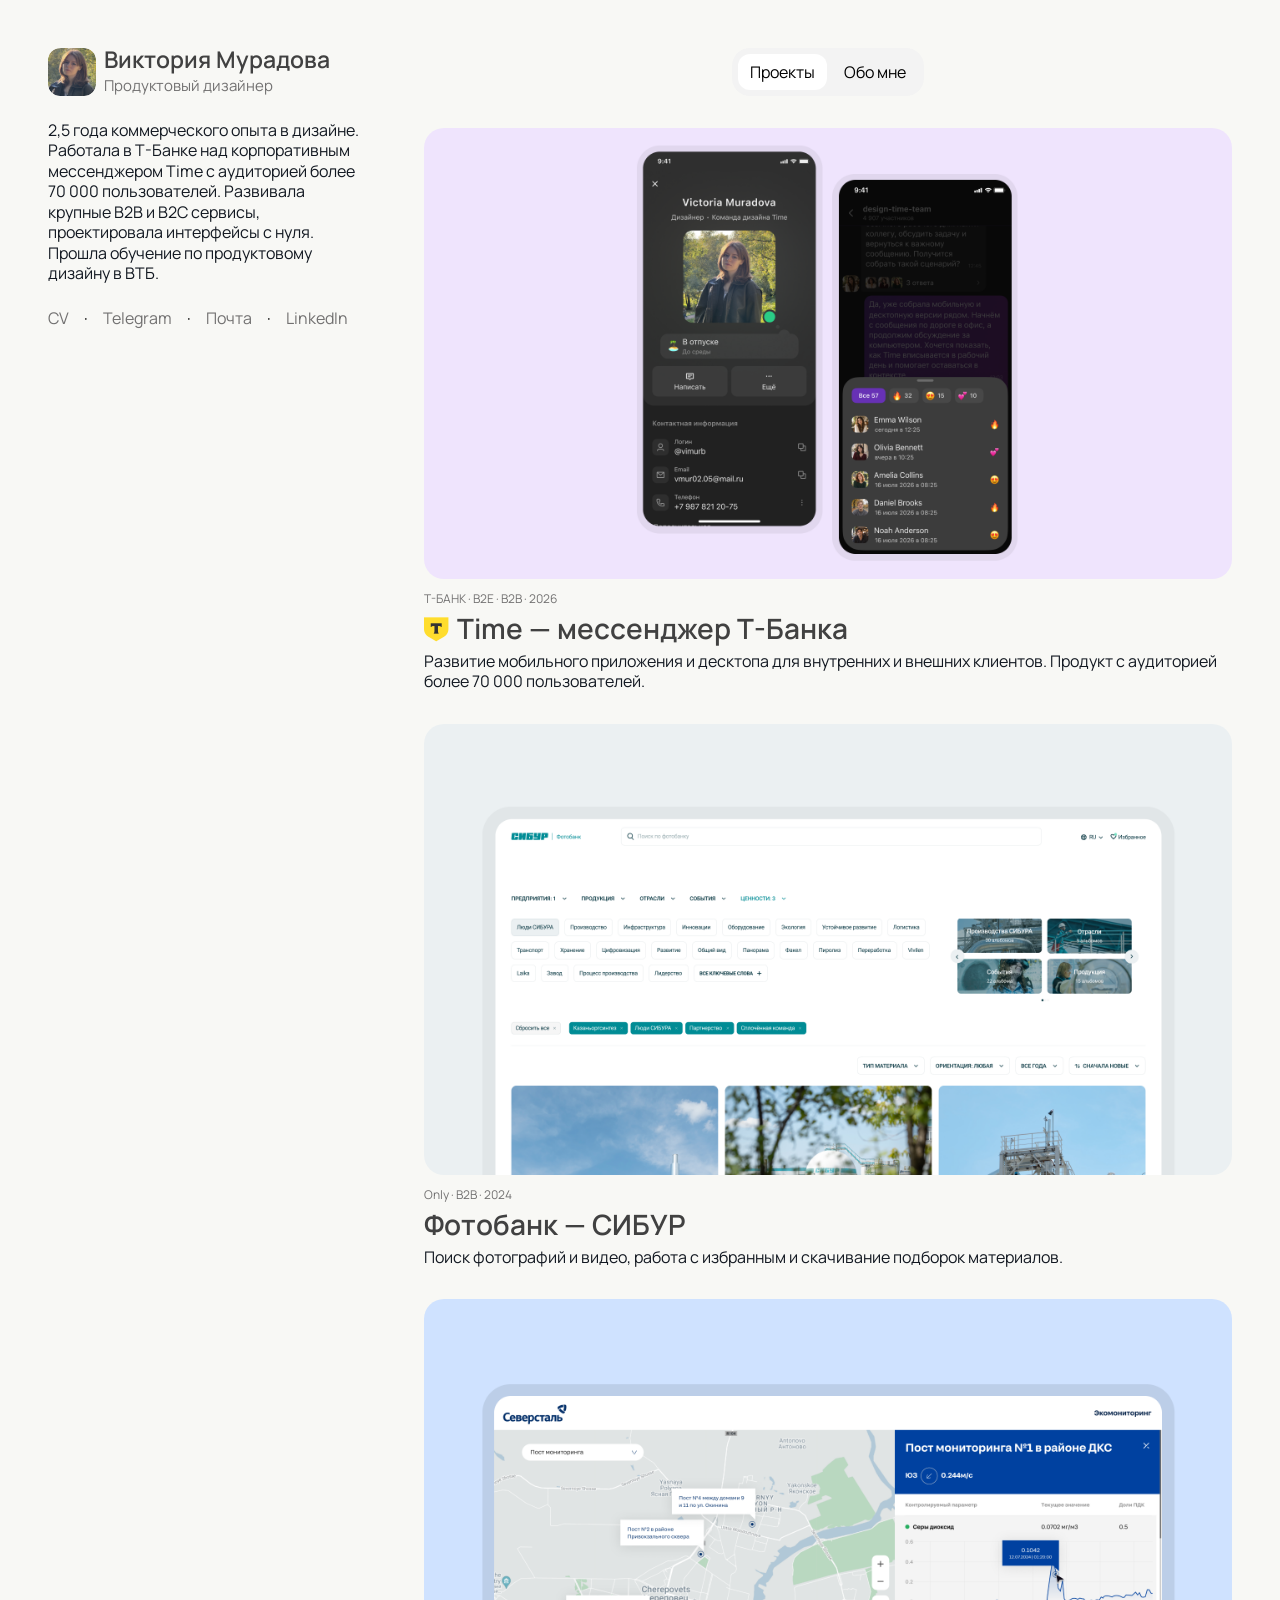
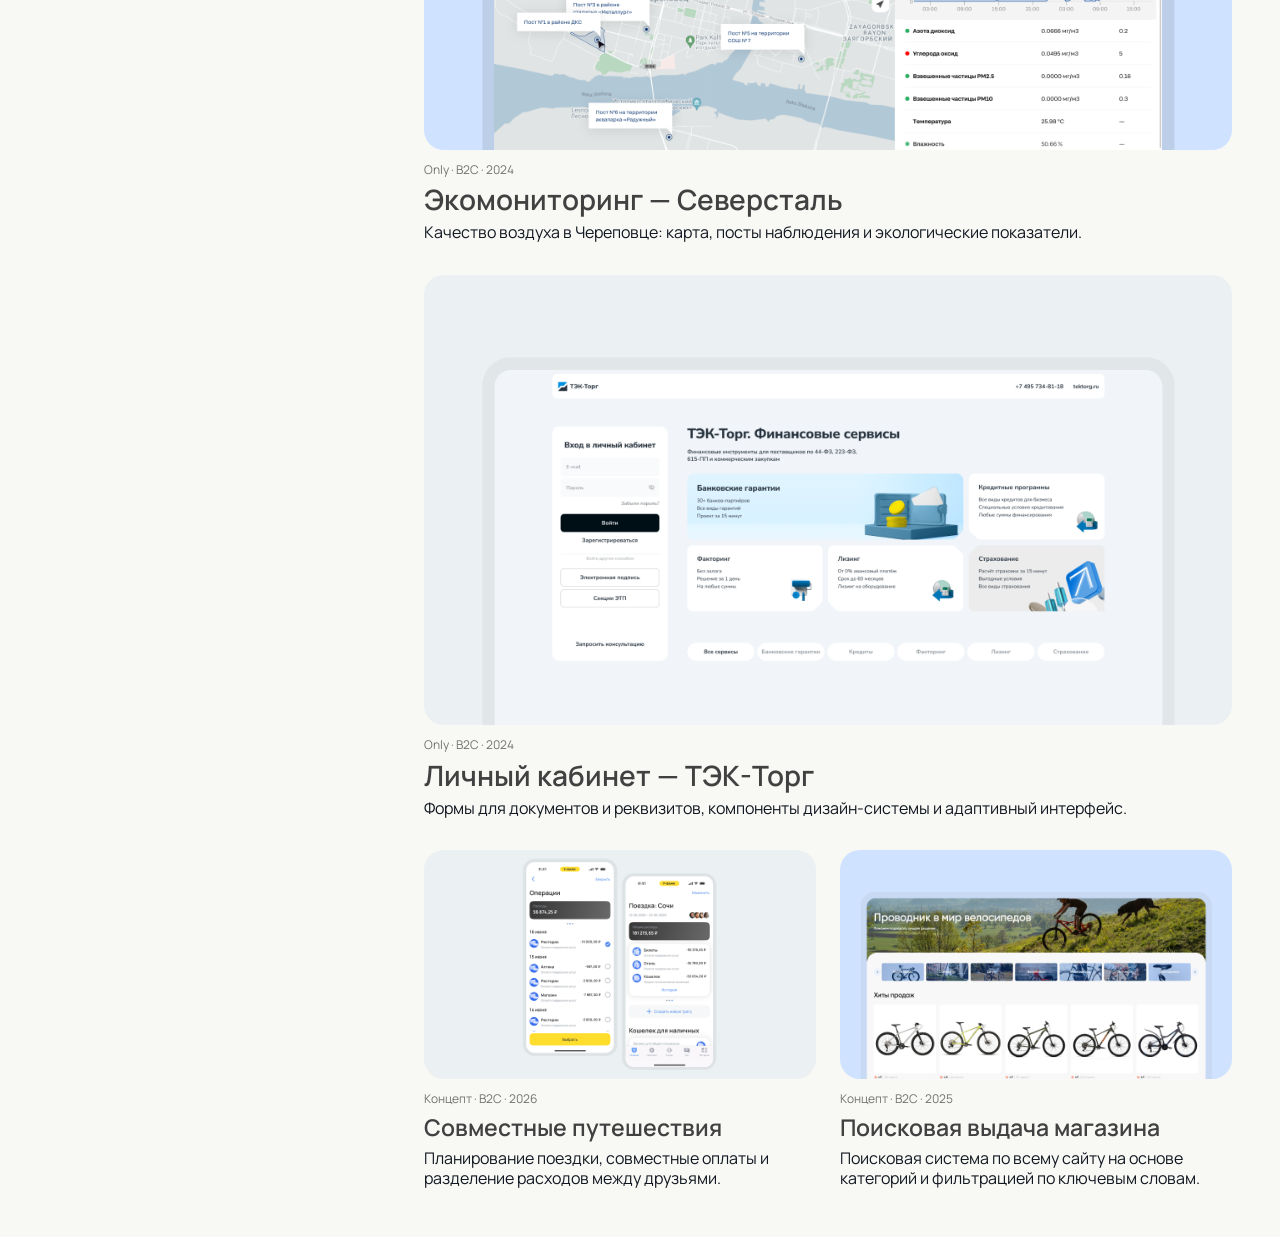
==== index.html @ d08d8ebf "Publish portfolio from Figma designs Add responsive portfolio with six pages, fixed desktop profile," ====
<!doctype html>
<html lang="ru">
<head>
  <meta charset="utf-8">
  <meta name="viewport" content="width=device-width, initial-scale=1">
  <meta name="description" content="Виктория Мурадова — продуктовый дизайнер. Time в Т-Банке, фотобанк СИБУРа, экомониторинг Северстали и личный кабинет ТЭК-Торг.">
  <meta name="theme-color" content="#f8f8f5">
  <meta name="color-scheme" content="light">
  <title>Продуктовый дизайнер — Виктория Мурадова</title>
  <link rel="preconnect" href="https://fonts.googleapis.com">
  <link rel="preconnect" href="https://fonts.gstatic.com" crossorigin>
  <link href="https://fonts.googleapis.com/css2?family=Manrope:wght@400;500;600;700&display=swap" rel="stylesheet">
  <link rel="stylesheet" href="styles.css">
  <script src="site.js" defer></script>
</head>
<body class="page--projects">
  <a class="skip-link" href="#main">Перейти к содержимому</a>
  <div class="site-layout"><aside class="sidebar" aria-label="Виктория Мурадова — контакты">
      <a class="profile-header" href="index.html" aria-label="Виктория Мурадова — на главную">
        <span class="profile-avatar"><span class="asset-slot profile-avatar-image" style="position:relative;display:block;width:48px;max-width:100%;height:auto;aspect-ratio:48 / 48;overflow:hidden;border-radius:12px;line-height:0"><img src="figma-b826cb7b07b4a72d7522.jpg" alt="Виктория Мурадова" style="position:absolute;display:block;max-width:none;left:-38.7871%;top:-45.6287%;width:169.1764704%;height:216.3143808%;object-fit:fill;border-radius:0;transform-origin:0 0" width="3024" height="4032" loading="eager" decoding="async" fetchpriority="high"></span></span>
        <span class="profile-heading"><span class="profile-name">Виктория Мурадова</span><span class="profile-role">Продуктовый дизайнер</span></span>
      </a>
      <p class="profile-copy">2,5 года коммерческого опыта в дизайне. Работала в Т-Банке над корпоративным мессенджером Time с аудиторией более 70 000 пользователей. Развивала крупные B2B и B2C сервисы, проектировала интерфейсы с нуля. Прошла обучение по продуктовому дизайну в ВТБ.</p>
      <nav class="contact-links" aria-label="Контакты"><a href="https://drive.google.com/file/d/16rDUDZrLO9IRHw9cG02yjVSUFgBZ1Qi_/view?usp=sharing" target="_blank" rel="noopener noreferrer">CV</a><span class="contact-separator" aria-hidden="true">·</span><a href="https://t.me/vimurb" target="_blank" rel="noopener noreferrer">Telegram</a><span class="contact-separator" aria-hidden="true">·</span><a href="mailto:vmur02.05@mail.ru">Почта</a><span class="contact-separator" aria-hidden="true">·</span><a href="https://www.linkedin.com/in/%D0%B2%D0%B8%D0%BA%D0%B0-%D0%BC%D1%83%D1%80%D0%B0%D0%B4%D0%BE%D0%B2%D0%B0-5b9b90441/" target="_blank" rel="noopener noreferrer">LinkedIn</a></nav>
    </aside><main id="main" class="main-content"><nav class="tabs" aria-label="Разделы портфолио"><a href="index.html" class="tab is-active" aria-current=page>Проекты</a><a href="about.html" class="tab">Обо мне</a></nav><h1 class="visually-hidden">Избранные проекты</h1><section class="project-list" aria-label="Избранные проекты"><a class="project-card" href="time.html"><span class="asset-slot project-cover" style="position:relative;display:block;width:100%;max-width:100%;height:auto;aspect-ratio:968 / 540;overflow:hidden;border-radius:20px;line-height:0"><img src="figma-8a1969d5966077431340.webp" alt="Time — мессенджер Т-Банка" style="position:absolute;display:block;max-width:none;left:0%;top:0%;width:100.0000144%;height:100.000008%;object-fit:fill;border-radius:0;transform-origin:0 0" width="1936" height="1080" loading="eager" decoding="async" fetchpriority="high"></span><div class="project-info">
      <p class="project-meta">Т-БАНК · B2E · B2B · 2026</p>
      <h2 class="project-title"><span class="project-brand-icon"><span class="asset-slot" style="position:relative;display:block;width:25px;max-width:100%;height:auto;aspect-ratio:25 / 28;overflow:hidden;border-radius:0px;line-height:0"><img src="figma-d01b298f6fe79f45b6d8.webp" alt="" style="position:absolute;display:block;max-width:none;left:1.59374%;top:-1.21068%;width:320.27136%;height:102.542436%;object-fit:fill;border-radius:0;transform-origin:0 0" width="1280" height="459" loading="lazy" decoding="async"></span></span>Time — мессенджер Т-Банка</h2>
      <p class="project-description">Развитие мобильного приложения и десктопа для внутренних и внешних клиентов. Продукт с аудиторией более 70 000 пользователей.</p>
    </div></a><a class="project-card" href="photobank.html"><span class="asset-slot project-cover" style="position:relative;display:block;width:100%;max-width:100%;height:auto;aspect-ratio:968 / 540;overflow:hidden;border-radius:20px;line-height:0"><img src="figma-906f819ac3ff5e6c0e98.webp" alt="Фотобанк — СИБУР" style="position:absolute;display:block;max-width:none;left:0%;top:0%;width:100.0000144%;height:100.000008%;object-fit:fill;border-radius:0;transform-origin:0 0" width="1936" height="1080" loading="lazy" decoding="async"></span><div class="project-info">
      <p class="project-meta">Only · B2B · 2024</p>
      <h2 class="project-title">Фотобанк — СИБУР</h2>
      <p class="project-description">Поиск фотографий и видео, работа с избранным и скачивание подборок материалов.</p>
    </div></a><a class="project-card" href="eco.html"><span class="asset-slot project-cover" style="position:relative;display:block;width:100%;max-width:100%;height:auto;aspect-ratio:968 / 540;overflow:hidden;border-radius:20px;line-height:0"><img src="figma-be06c620650a6cbbffe9.webp" alt="Экомониторинг — Северсталь" style="position:absolute;display:block;max-width:none;left:0%;top:0%;width:100.0000144%;height:100.000008%;object-fit:fill;border-radius:0;transform-origin:0 0" width="1936" height="1080" loading="lazy" decoding="async"></span><div class="project-info">
      <p class="project-meta">Only · B2C · 2024</p>
      <h2 class="project-title">Экомониторинг — Северсталь</h2>
      <p class="project-description">Качество воздуха в Череповце: карта, посты наблюдения и экологические показатели.</p>
    </div></a><a class="project-card" href="tek-torg.html"><span class="asset-slot project-cover" style="position:relative;display:block;width:100%;max-width:100%;height:auto;aspect-ratio:968 / 540;overflow:hidden;border-radius:20px;line-height:0"><img src="figma-22b76ae2c0a23dad9e28.webp" alt="Личный кабинет — ТЭК-Торг" style="position:absolute;display:block;max-width:none;left:0%;top:0%;width:100.0000144%;height:100.000008%;object-fit:fill;border-radius:0;transform-origin:0 0" width="1936" height="1080" loading="lazy" decoding="async"></span><div class="project-info">
      <p class="project-meta">Only · B2C · 2024</p>
      <h2 class="project-title">Личный кабинет — ТЭК-Торг</h2>
      <p class="project-description">Формы для документов и реквизитов, компоненты дизайн-системы и адаптивный интерфейс.</p>
    </div></a></section><section class="secondary-projects" aria-label="Концепты"><article class="project-card"><button type="button" class="project-image-button" data-lightbox="figma-68ee09188326fed836d3.webp" data-caption="Совместные путешествия" aria-label="Открыть макет: Совместные путешествия"><span class="asset-slot project-cover" style="position:relative;display:block;width:100%;max-width:100%;height:auto;aspect-ratio:472 / 276;overflow:hidden;border-radius:20px;line-height:0"><img src="figma-68ee09188326fed836d3.webp" alt="Совместные путешествия" style="position:absolute;display:block;max-width:none;left:-2.41055%;top:0%;width:104.8210416%;height:100.000008%;object-fit:fill;border-radius:0;transform-origin:0 0" width="1936" height="1080" loading="lazy" decoding="async"></span></button><div class="project-info">
      <p class="project-meta">Концепт · B2C · 2026</p>
      <h2 class="project-title">Совместные путешествия</h2>
      <p class="project-description">Планирование поездки, совместные оплаты и разделение расходов между друзьями.</p>
    </div></article><article class="project-card"><button type="button" class="project-image-button" data-lightbox="figma-799f2a228300f34b98e2.webp" data-caption="Поисковая выдача магазина" aria-label="Открыть макет: Поисковая выдача магазина"><span class="asset-slot project-cover" style="position:relative;display:block;width:100%;max-width:100%;height:auto;aspect-ratio:472 / 276;overflow:hidden;border-radius:20px;line-height:0"><img src="figma-799f2a228300f34b98e2.webp" alt="Поисковая выдача магазина" style="position:absolute;display:block;max-width:none;left:-2.41055%;top:0%;width:104.8210416%;height:100.000008%;object-fit:fill;border-radius:0;transform-origin:0 0" width="1936" height="1080" loading="lazy" decoding="async"></span></button><div class="project-info">
      <p class="project-meta">Концепт · B2C · 2025</p>
      <h2 class="project-title">Поисковая выдача магазина</h2>
      <p class="project-description">Поисковая система по всему сайту на основе категорий и фильтрацией по ключевым словам.</p>
    </div></article></section></main></div>
</body>
</html>
---- styles.css ----
@charset "UTF-8";

:root {
  color-scheme: light;
  --color-bg: #f8f8f5;
  --color-text: #414141;
  --color-muted: #727171;
  --color-body: #121821;
  --color-surface: #f3f3f3;
  --color-tabs: #f3f3f3;
  --color-border: #deded9;
  --page-padding: 48px;
  --sidebar-width: 320px;
  --column-gap: 56px;
  --radius: 20px;
  font-family: "Manrope", sans-serif;
  font-synthesis: none;
  -webkit-text-size-adjust: 100%;
  text-size-adjust: 100%;
}

*, *::before, *::after { box-sizing: border-box; }
html { scroll-padding-top: 48px; }
body { margin: 0; background: var(--color-bg); color: var(--color-body); font-size: 16px; line-height: 1.28; }
body, button, input, textarea, select { font-family: "Manrope", sans-serif; }
button, input, textarea, select { font-size: inherit; }
button, a { -webkit-tap-highlight-color: transparent; }
button { color: inherit; }
a { color: inherit; text-decoration: none; }
a:hover { text-decoration: underline; text-underline-offset: 4px; }
a:focus-visible, button:focus-visible, [tabindex]:focus-visible { outline: 2px solid var(--color-text); outline-offset: 4px; }
button { cursor: pointer; }
button:disabled { cursor: default; }
img, picture { display: block; max-width: 100%; }
img { height: auto; }
.asset-slot { position: relative; display: block; overflow: hidden; max-width: 100%; flex-shrink: 0; }
.asset-slot > img { position: absolute; display: block; max-width: none; object-fit: fill; border-radius: 0; }
svg { flex-shrink: 0; vertical-align: middle; }
h1, h2, h3, h4, p, figure, blockquote { margin: 0; }
h1, h2, h3, h4 { color: var(--color-text); font-weight: 600; overflow-wrap: break-word; }
ul, ol { margin: 0; padding-left: 1.3em; }
li + li { margin-top: 8px; }
strong { font-weight: 600; }
[hidden] { display: none !important; }
section[id], [data-anchor] { scroll-margin-top: 48px; }
.visually-hidden { position: absolute; width: 1px; height: 1px; padding: 0; margin: -1px; overflow: hidden; clip: rect(0,0,0,0); white-space: nowrap; border: 0; }
.skip-link { position: fixed; z-index: 10; top: 12px; left: 12px; padding: 12px 18px; background: #fff; border: 1px solid var(--color-text); border-radius: 12px; transform: translateY(-180%); }
.skip-link:focus { transform: none; }

.site-layout { display: grid; grid-template-columns: var(--sidebar-width) minmax(0, 1fr); align-items: start; gap: var(--column-gap); max-width: 1440px; padding: var(--page-padding); margin-inline: auto; }
.sidebar { position: sticky; top: var(--page-padding); align-self: start; display: flex; flex-direction: column; gap: 24px; width: var(--sidebar-width); min-width: 0; }
.main-content { display: flex; flex-direction: column; gap: 32px; min-width: 0; }
.main-content > * { min-width: 0; }
.profile-header { display: flex; align-items: flex-start; gap: 8px; min-width: 0; }
.profile-avatar { position: relative; flex: 0 0 48px; width: 48px; height: 48px; overflow: hidden; border-radius: 12px; }
.profile-avatar-image { width: 100%; height: 100%; object-fit: cover; }
.profile-heading { display: flex; flex-direction: column; gap: 4px; min-width: 0; }
.profile-name { color: var(--color-text); font-size: 23px; font-weight: 600; line-height: 1.03; }
.profile-role { color: var(--color-muted); font-size: 15px; line-height: 1.28; }
.profile-copy { color: var(--color-body); font-size: 16px; line-height: 1.28; }
.profile-copy p + p { margin-top: 16px; }
.contact-links, .profile-links, .sidebar-links, .social-links { display: flex; flex-wrap: wrap; align-items: center; gap: 15px; }
.contact-links a, .profile-links a, .sidebar-links a, .social-links a { display: inline-flex; align-items: center; gap: 6px; color: var(--color-muted); font-size: 16px; line-height: 1.28; overflow-wrap: anywhere; }
.contact-separator { color: #000; }
.sidebar-rule { width: 100%; height: 1px; border: 0; margin: 0; background: var(--color-border); }
.sidebar-nav, .case-nav { display: flex; flex-direction: column; gap: 8px; }
.sidebar-nav a, .case-nav a { display: flex; align-items: center; justify-content: space-between; gap: 12px; min-height: 36px; padding: 8px 12px; border-radius: 12px; font-size: 15px; }
.sidebar-nav [aria-current], .sidebar-nav .active, .case-nav [aria-current], .case-nav .active { background: var(--color-surface); }
.sidebar-note { color: var(--color-muted); font-size: 12px; }

.tabs-wrapper { display: flex; justify-content: center; }
.tabs { display: flex; align-items: center; justify-content: center; gap: 5px; width: max-content; max-width: 100%; height: 48px; padding: 6px; margin-inline: auto; border-radius: 18px; background: var(--color-tabs); }
.tabs a, .tabs button, .tab { display: inline-flex; align-items: center; justify-content: center; gap: 6px; min-width: 0; min-height: 36px; padding: 6px 12px; border: 0; border-radius: 12px; background: transparent; color: #000; font-size: 16px; line-height: 1.28; font-weight: 400; white-space: nowrap; }
.tabs a:hover, .tabs button:hover { text-decoration: none; }
.tabs .active, .tabs [aria-current="page"], .tabs [aria-selected="true"], .tab--active { background: #fff; }
.project-list { display: flex; flex-direction: column; gap: 32px; }
.project-card { display: flex; flex-direction: column; gap: 12px; min-width: 0; }
.project-cover { display: block; width: 100%; aspect-ratio: 968 / 540; overflow: hidden; border-radius: var(--radius); object-fit: cover; }
.project-cover img { display: block; width: 100%; height: 100%; object-fit: cover; }
a.project-cover:hover { text-decoration: none; }
.project-info, .project-text { display: flex; flex-direction: column; gap: 8px; min-width: 0; }
.project-title { display: flex; align-items: center; gap: 8px; }
.project-brand-icon { position: relative; display: inline-block; flex: 0 0 25px; width: 25px; height: 28px; overflow: hidden; }
.project-brand-icon img { position: absolute; width: 320.27%; height: 102.54%; left: 1.59%; top: -1.21%; max-width: none; }
.project-image-button { display: block; width: 100%; padding: 0; border: 0; background: transparent; border-radius: 20px; }
.project-meta { color: var(--color-muted); font-size: 12px; line-height: 1.28; font-weight: 400; }
.project-title { color: var(--color-text); font-size: 28px; line-height: 1.03; font-weight: 600; }
.project-description, .project-desc { color: var(--color-body); font-size: 16px; line-height: 1.28; }
.project-link, .text-link, .back-link { display: inline-flex; align-items: center; gap: 8px; width: fit-content; color: var(--color-text); font-size: 15px; line-height: 1.28; font-weight: 500; }
.secondary-projects { display: grid; grid-template-columns: repeat(2, minmax(0, 1fr)); gap: 32px 24px; }
.secondary-projects .project-cover { aspect-ratio: 472 / 276; }
.secondary-projects .project-title { font-size: 23px; line-height: 1.1; }
.home-intro { display: flex; flex-direction: column; gap: 24px; }
.home-intro h1 { font-size: 38px; line-height: 1.03; }
.home-intro p { color: var(--color-muted); }
.section-title { color: var(--color-text); font-size: 38px; line-height: 1.03; font-weight: 600; }

.case-content, .case-page .main-content { gap: 48px; }
.case-intro { display: flex; flex-direction: column; gap: 24px; }
.case-intro h1, .case-title { color: var(--color-text); font-size: 38px; line-height: 1.03; font-weight: 600; }
.case-intro .lead, .lead { color: var(--color-body); font-size: 24px; line-height: 1.28; }
.case-intro p:not(.lead) { font-size: 16px; line-height: 1.25; white-space: pre-line; }
.case-cover { display: block; width: 100%; aspect-ratio: 968 / 600; overflow: hidden; border-radius: var(--radius); object-fit: cover; }
.case-cover img { width: 100%; height: 100%; object-fit: cover; }
.facts { display: grid; grid-template-columns: repeat(3, minmax(0, 1fr)); gap: 10px; }
.facts > * { display: flex; flex-direction: column; align-items: start; gap: 8px; min-width: 0; padding: 24px; border-radius: var(--radius); background: var(--color-surface); }
.facts h3, .fact-title { color: var(--color-text); font-size: 23px; line-height: 1.1; font-weight: 600; }
.facts p, .fact-description { color: var(--color-muted); font-size: 15px; line-height: 1.28; }
.case-section, .task-section, .about-section { display: flex; flex-direction: column; gap: 32px; min-width: 0; }
.section-label { color: var(--color-muted); font-size: 12px; line-height: 1.28; font-weight: 400; }
.section-copy { display: flex; flex-direction: column; gap: 16px; min-width: 0; }
.section-copy p { font-size: 16px; line-height: 1.28; }
.split { display: grid; grid-template-columns: minmax(0, 354px) minmax(0, 1fr); align-items: start; gap: 32px; min-width: 0; }
.split > * { min-width: 0; }
.split h2, .split h3 { color: var(--color-body); font-size: 24px; line-height: 1.28; font-weight: 400; }
.task-section .split h3 { color: var(--color-text); }
.quote { color: var(--color-text); font-size: 24px; line-height: 1.28; font-weight: 400; }
.insight { display: flex; flex-direction: column; gap: 16px; padding: 24px; border-radius: var(--radius); background: var(--color-surface); }
.insight h3 { font-size: 23px; line-height: 1.1; }
.insight p { font-size: 16px; line-height: 1.28; }
.case-media, .image-full { display: block; width: 100%; height: auto; overflow: hidden; border-radius: 0; }
.case-media img, .image-full img { display: block; width: 100%; height: auto; border-radius: inherit; }
.media-grid { display: grid; grid-template-columns: repeat(2, minmax(0, 1fr)); align-items: start; gap: 24px; }
.media-grid > * { min-width: 0; }
.media-caption { margin-top: 12px; color: var(--color-muted); font-size: 15px; line-height: 1.28; }
.contribution-grid { display: grid; grid-template-columns: minmax(0, 376px) repeat(2, minmax(0, 1fr)); gap: 10px; align-items: stretch; }
.contribution-main, .contribution-item { display: flex; flex-direction: column; gap: 16px; min-width: 0; padding: 24px; border-radius: var(--radius); background: var(--color-surface); }
.contribution-grid > .contribution-main, .contribution-grid > :first-child { grid-row: span 2; }
.contribution-grid h3 { font-size: 23px; line-height: 1.1; font-weight: 600; }
.contribution-main > div, .contribution-item > div { display: flex; flex-direction: column; gap: 16px; }
.contribution-main p { font-size: 15px; line-height: 1.28; }
.contribution-item p { font-size: 15px; line-height: 1.28; }
.contribution-details { display: grid; grid-column: 2 / -1; grid-row: 1 / span 2; grid-template-columns: repeat(2, minmax(0, 1fr)); gap: 10px; }
.contribution-main { justify-content: space-between; min-height: 430px; }
.contribution-item p, .contribution-main p { color: var(--color-muted); }
.page--case .main-content { gap: 56px; }
.page--case .case-section { gap: 24px; }
.case-section > h2 { font-size: 24px; line-height: 1.28; font-weight: 400; }
.case-navigation { display: flex; flex-wrap: wrap; justify-content: flex-end; gap: 12px; }
.task-cards { display: grid; grid-template-columns: repeat(3, minmax(0, 1fr)); gap: 10px; }
.task-cards h3 { font-size: 23px; line-height: 1.1; }
.task-heading h2 { font-size: inherit; line-height: inherit; }
.task-results { display: flex; flex-direction: column; gap: 24px; }
.task-status { color: var(--color-muted); font-size: 12px; }
.result-list { list-style: none; padding: 0; }
.result-list li { position: relative; padding-left: 16px; }
.result-list li::before { content: '—'; position: absolute; left: 0; }
.result-list li + li { margin-top: 12px; }
.task-heading { color: var(--color-text); font-size: 38px; line-height: 1.03; font-weight: 600; }
.task-number { color: var(--color-muted); font-size: 12px; line-height: 1.28; }
.task-summary { color: var(--color-text); font-size: 24px; line-height: 1.28; }
.case-actions { display: flex; flex-wrap: wrap; align-items: center; gap: 16px; }
.button { display: inline-flex; align-items: center; justify-content: center; gap: 12px; width: fit-content; min-height: 44px; padding: 11px 20px; border: 1px solid transparent; border-radius: 999px; background: var(--color-text); color: #fff; font-size: 15px; line-height: 20px; font-weight: 500; }
.button:hover { text-decoration: none; background: #2e2e2e; }
.button--secondary { background: var(--color-surface); color: var(--color-text); }
.button--secondary:hover { background: #e8e8e4; }
.button--plain { padding-inline: 0; background: transparent; color: var(--color-text); }
.button--plain:hover { background: transparent; text-decoration: underline; text-underline-offset: 4px; }

.page--about .main-content { gap: 0; }
.page--about .about-section { margin-top: 50px; }
.page--about .about-section:first-of-type { margin-top: 32px; }
.page--about .about-section > p { font-size: 20px; line-height: 1.3; }
.experience-list { display: flex; flex-direction: column; gap: 41px; }
.experience-row { display: grid; grid-template-columns: 354px minmax(0, 1fr); align-items: stretch; gap: 32px; }
.experience-row:last-child { border-bottom: 0; padding-bottom: 0; }
.experience-brand { display: flex; flex-direction: column; justify-content: space-between; gap: 24px; }
.experience-brand-name { font-size: 23px; line-height: 1.1; }
.experience-logo { max-width: 100%; height: auto; object-fit: contain; border-radius: 0; }
.experience-body { display: flex; flex-direction: column; gap: 12px; min-width: 0; }
.experience-row h2, .experience-row h3 { font-size: 23px; line-height: 1.1; }
.experience-row p { color: var(--color-muted); font-size: 15px; line-height: 1.28; }
.experience-date, .experience-row time { color: var(--color-muted); font-size: 15px; line-height: 1.28; }
.experience-row .experience-date { font-size: 10.8533px; }
.experience-body h3 { font-size: 16px; line-height: 1.28; font-weight: 500; }
.about-section h2 { font-size: 24px; line-height: 1.28; }
.education-grid { display: grid; grid-template-columns: repeat(2, minmax(0, 1fr)); gap: 24px; }
.education-card { display: flex; flex-direction: column; gap: 16px; padding: 24px; border-radius: var(--radius); background: var(--color-surface); }
.education-card h3 { font-size: 23px; line-height: 1.1; }
.education-card p { font-size: 15px; line-height: 1.28; }
.skills-list, .tags { display: flex; flex-wrap: wrap; gap: 10px; padding: 0; list-style: none; }
.skills-list li, .tags > * { margin: 0; padding: 8px 12px; border-radius: 12px; background: var(--color-surface); color: var(--color-muted); font-size: 15px; }
.site-footer, .page-footer { display: flex; flex-wrap: wrap; align-items: center; justify-content: space-between; gap: 16px; color: var(--color-muted); font-size: 12px; line-height: 1.28; }
.divider { width: 100%; height: 1px; margin: 0; border: 0; background: var(--color-border); }

[data-nav-toggle] { display: none; }
[data-lightbox] { cursor: zoom-in; }
[data-back-top] { position: fixed; z-index: 5; right: 24px; bottom: 24px; display: inline-flex; align-items: center; justify-content: center; width: 44px; height: 44px; border: 1px solid var(--color-border); border-radius: 50%; background: var(--color-bg); color: var(--color-text); }
.image-dialog { width: min(1280px, calc(100vw - 48px)); max-width: calc(100vw - 48px); max-height: calc(100dvh - 48px); padding: 0; border: 0; border-radius: 16px; background: var(--color-bg); color: var(--color-text); }
.image-dialog::backdrop { background: rgb(18 24 33 / 82%); }
.image-dialog__figure { display: flex; flex-direction: column; align-items: center; min-width: 0; }
.image-dialog__image { width: auto; max-width: 100%; max-height: calc(100dvh - 100px); object-fit: contain; }
.image-dialog__caption { width: 100%; padding: 12px 20px; color: var(--color-muted); font-size: 14px; }
.image-dialog__caption:empty { display: none; }
.image-dialog__close { position: absolute; z-index: 1; top: 12px; right: 12px; display: flex; align-items: center; justify-content: center; width: 40px; height: 40px; padding: 0; border: 1px solid var(--color-border); border-radius: 50%; background: var(--color-bg); color: var(--color-text); font-size: 28px; line-height: 1; }

@media (max-width: 1200px) {
  :root { --page-padding: 32px; --sidebar-width: 280px; --column-gap: 32px; }
  .profile-name { font-size: 21px; }
  .split { grid-template-columns: minmax(0, 1fr); gap: 24px; }
  .contribution-grid { gap: 16px; }
  .contribution-grid { grid-template-columns: minmax(0, 1fr); }
  .contribution-grid > .contribution-main { grid-column: 1; grid-row: auto; min-height: 0; }
  .contribution-details { grid-column: 1; grid-row: auto; }
  .task-cards { grid-template-columns: minmax(0, 1fr); }
  .experience-row { grid-template-columns: minmax(140px, 1fr) minmax(0, 2fr); }
  .contribution-main, .contribution-item { padding: 20px; }
  .contribution-details { gap: 16px; }
  .contribution-grid h3 { font-size: 20px; }
  .facts { gap: 16px; }
  .facts h3 { font-size: 21px; }
}

@media (min-width: 761px) and (max-width: 980px) {
  :root { --sidebar-width: 240px; --column-gap: 28px; }
  .profile-header { align-items: flex-start; }
  .profile-name { font-size: 20px; }
  .profile-role, .profile-copy, .contact-links a, .profile-links a { font-size: 14px; }
  .tabs a, .tabs button { padding-inline: 14px; }
  .project-title { font-size: 25px; }
  .secondary-projects { grid-template-columns: minmax(0, 1fr); }
  .secondary-projects .project-title { font-size: 25px; }
  .case-intro h1, .case-title, .task-heading, .section-title { font-size: 34px; }
  .facts { grid-template-columns: minmax(0, 1fr); gap: 20px; }
  .contribution-grid { grid-template-columns: repeat(2, minmax(0, 1fr)); }
  .contribution-grid > .contribution-main, .contribution-grid > :first-child { grid-column: 1 / -1; grid-row: auto; }
  .contribution-details { grid-column: 1 / -1; grid-row: auto; }
  .experience-row { grid-template-columns: minmax(0, 1fr); gap: 20px; }
  .education-grid { grid-template-columns: minmax(0, 1fr); }
}

@media (max-width: 980px) {
  :root { --page-padding: 24px; --sidebar-width: 100%; --column-gap: 0px; }
  html { scroll-padding-top: 24px; }
  section[id], [data-anchor] { scroll-margin-top: 24px; }
  .site-layout { grid-template-columns: minmax(0, 1fr); gap: 40px; }
  .sidebar { position: static; top: auto; width: 100%; gap: 24px; }
  .profile-header { gap: 12px; }
  .profile-name { font-size: 23px; }
  .profile-role { font-size: 15px; }
  .profile-copy { font-size: 16px; }
  .contact-links, .profile-links, .sidebar-links, .social-links { gap: 15px; }
  .main-content { gap: 32px; }
  .tabs { width: 100%; }
  .tabs a, .tabs button, .tab { flex: 1 1 0; padding-inline: 12px; }
  .project-list { gap: 32px; }
  .project-title { font-size: 25px; line-height: 1.1; }
  .secondary-projects { grid-template-columns: minmax(0, 1fr); gap: 32px; }
  .secondary-projects .project-title { font-size: 25px; }
  .secondary-projects .project-cover { aspect-ratio: 472 / 276; }
  .case-content, .case-page .main-content { gap: 40px; }
  .case-intro h1, .case-title, .task-heading, .section-title, .home-intro h1 { font-size: 32px; line-height: 1.08; }
  .case-intro .lead, .lead, .quote, .task-summary { font-size: 21px; line-height: 1.28; }
  .case-intro { gap: 24px; }
  .case-intro p:not(.lead) { white-space: normal; }
  .case-cover { aspect-ratio: 968 / 600; }
  .facts { grid-template-columns: minmax(0, 1fr); gap: 12px; }
  .facts h3 { font-size: 23px; }
  .case-section, .task-section, .about-section { gap: 24px; }
  .split, .media-grid { grid-template-columns: minmax(0, 1fr); gap: 24px; }
  .contribution-grid, .contribution-details { grid-template-columns: minmax(0, 1fr); gap: 16px; }
  .contribution-grid > .contribution-main, .contribution-grid > :first-child, .contribution-details { grid-column: auto; grid-row: auto; }
  .contribution-main, .contribution-item { padding: 24px; }
  .contribution-main { min-height: 0; }
  .task-cards { grid-template-columns: minmax(0, 1fr); }
  .page--case .main-content { gap: 40px; }
  .contribution-grid h3 { font-size: 23px; }
  .experience-row { grid-template-columns: minmax(0, 1fr); gap: 20px; }
  .experience-brand { gap: 12px; }
  .experience-row h2, .experience-row h3 { font-size: 16px; }
  .education-grid { grid-template-columns: minmax(0, 1fr); }
  [data-nav-toggle] { display: inline-flex; }
  .image-dialog { width: calc(100vw - 24px); max-width: calc(100vw - 24px); max-height: calc(100dvh - 24px); }
  .image-dialog__image { max-height: calc(100dvh - 76px); }
}

@media (max-width: 374px) {
  :root { --page-padding: 20px; }
  .profile-name { font-size: 21px; }
  .project-title, .secondary-projects .project-title { font-size: 23px; }
  .case-intro h1, .case-title, .task-heading, .section-title { font-size: 29px; }
  .experience-row { gap: 16px; }
}

@media (prefers-reduced-motion: reduce) {
  html { scroll-behavior: auto !important; }
  *, *::before, *::after { animation-duration: 0.01ms !important; animation-iteration-count: 1 !important; transition-duration: 0.01ms !important; }
}
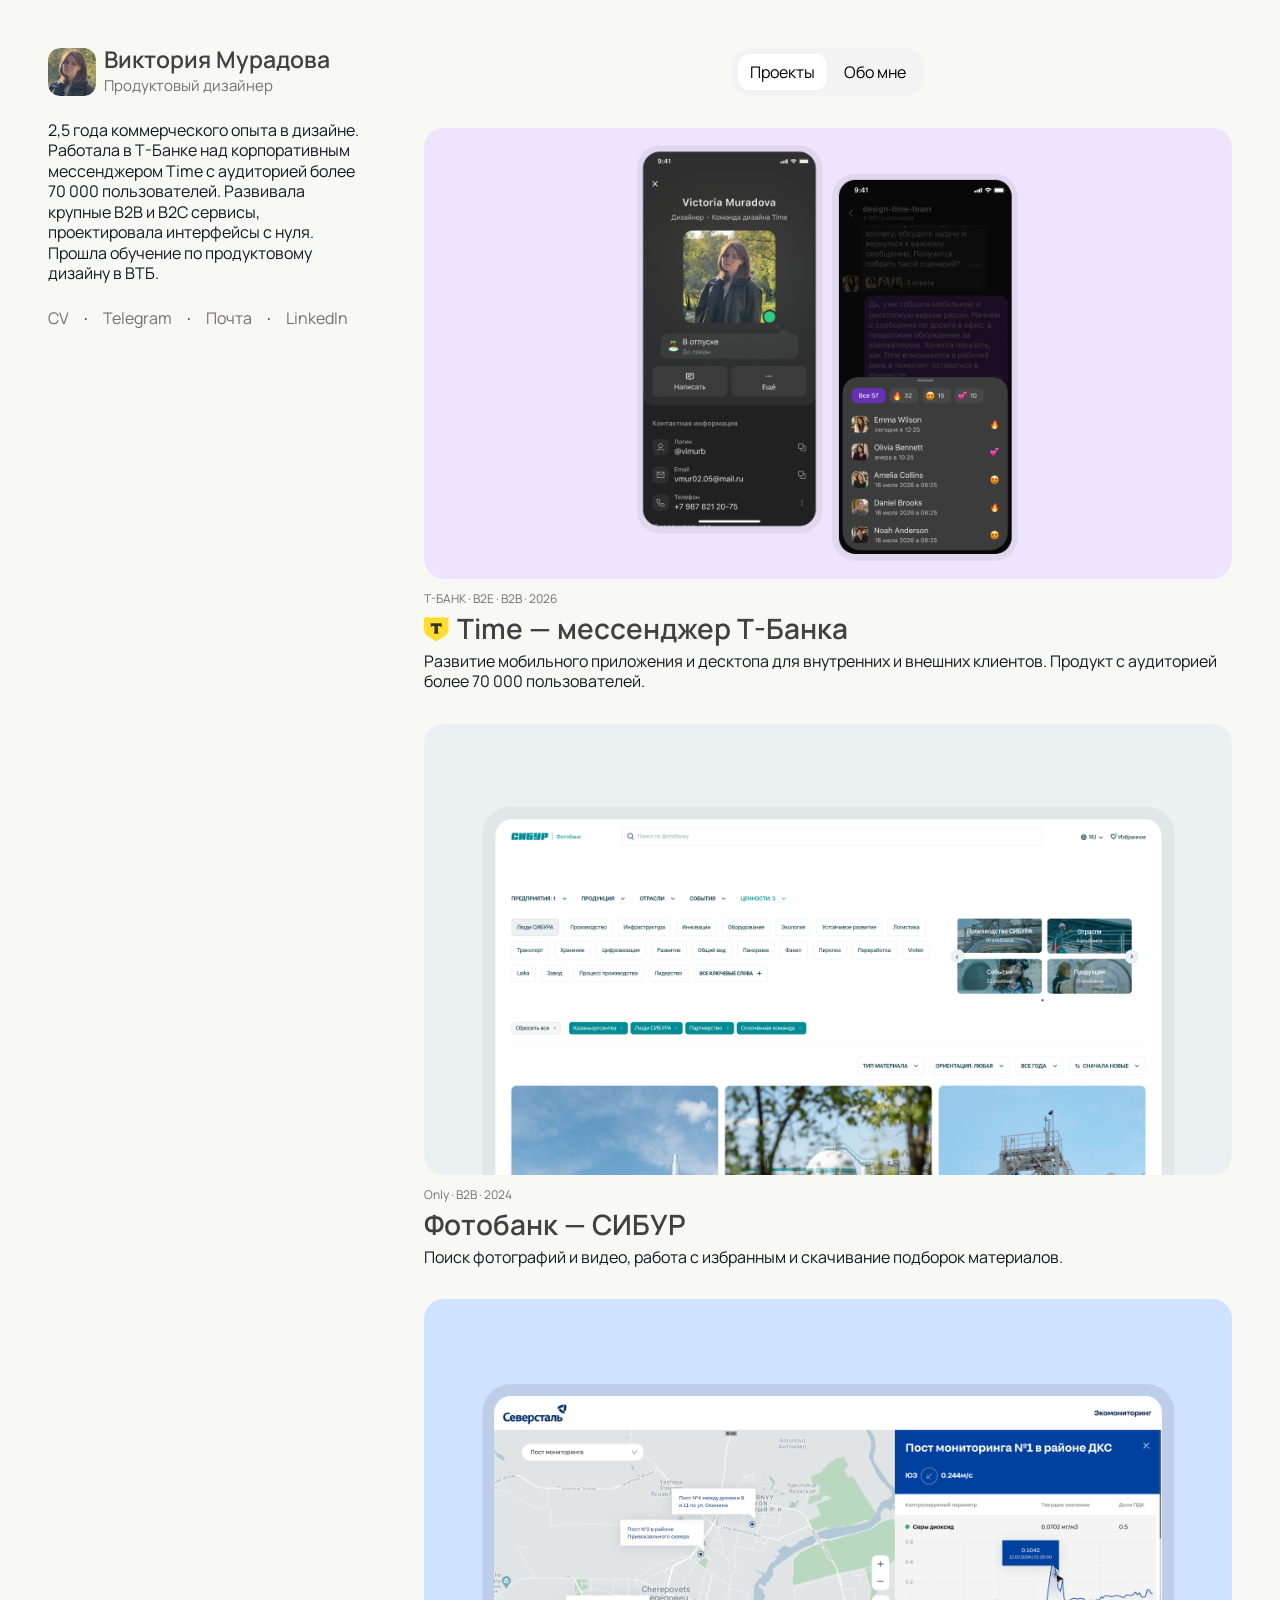
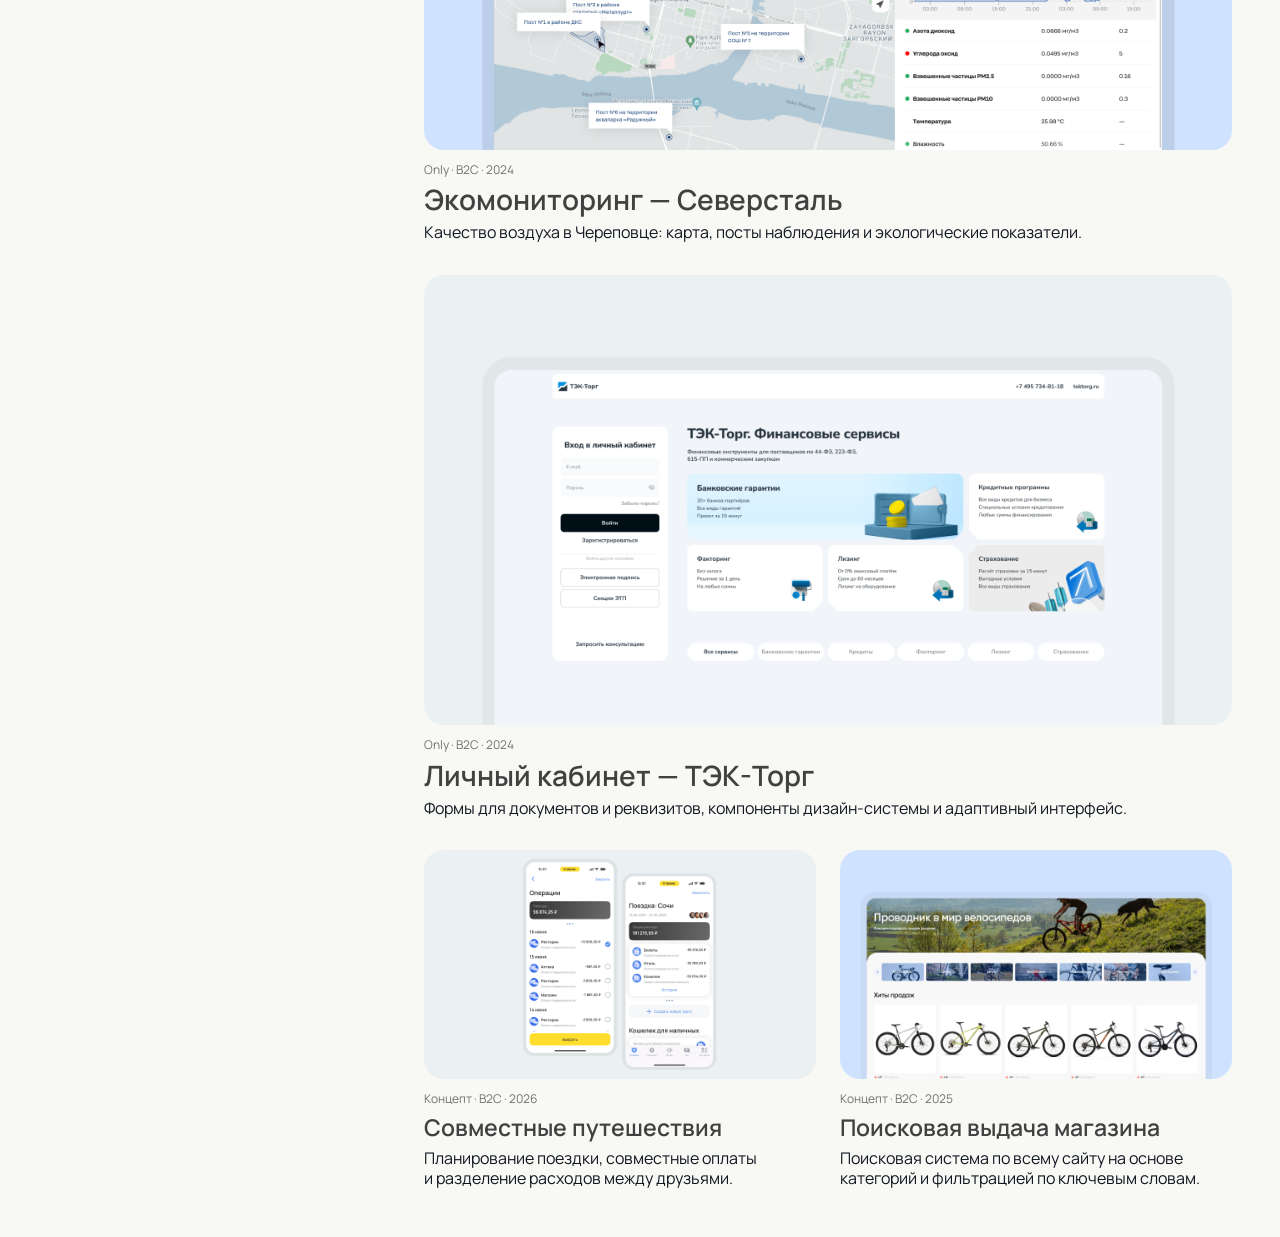
==== commit 4fb68f04: "Fix typography, buttons, favicon and sticky navigation Bind Russian prepositions, use 60% opacity on" ====
--- a/index.html
+++ b/index.html
@@ -7,45 +7,46 @@
   <meta name="theme-color" content="#f8f8f5">
   <meta name="color-scheme" content="light">
   <title>Продуктовый дизайнер — Виктория Мурадова</title>
+  <link rel="icon" type="image/x-icon" href="favicon.ico" sizes="16x16 32x32 48x48"><link rel="icon" type="image/png" href="favicon.png" sizes="192x192"><link rel="apple-touch-icon" href="apple-touch-icon.png" sizes="180x180">
   <link rel="preconnect" href="https://fonts.googleapis.com">
   <link rel="preconnect" href="https://fonts.gstatic.com" crossorigin>
   <link href="https://fonts.googleapis.com/css2?family=Manrope:wght@400;500;600;700&display=swap" rel="stylesheet">
-  <link rel="stylesheet" href="styles.css">
+  <link rel="stylesheet" href="styles.css?v=dc34d0202e2c">
   <script src="site.js" defer></script>
 </head>
 <body class="page--projects">
-  <a class="skip-link" href="#main">Перейти к содержимому</a>
+  <a class="skip-link" href="#main">Перейти к содержимому</a>
   <div class="site-layout"><aside class="sidebar" aria-label="Виктория Мурадова — контакты">
       <a class="profile-header" href="index.html" aria-label="Виктория Мурадова — на главную">
         <span class="profile-avatar"><span class="asset-slot profile-avatar-image" style="position:relative;display:block;width:48px;max-width:100%;height:auto;aspect-ratio:48 / 48;overflow:hidden;border-radius:12px;line-height:0"><img src="figma-b826cb7b07b4a72d7522.jpg" alt="Виктория Мурадова" style="position:absolute;display:block;max-width:none;left:-38.7871%;top:-45.6287%;width:169.1764704%;height:216.3143808%;object-fit:fill;border-radius:0;transform-origin:0 0" width="3024" height="4032" loading="eager" decoding="async" fetchpriority="high"></span></span>
         <span class="profile-heading"><span class="profile-name">Виктория Мурадова</span><span class="profile-role">Продуктовый дизайнер</span></span>
       </a>
-      <p class="profile-copy">2,5 года коммерческого опыта в дизайне. Работала в Т-Банке над корпоративным мессенджером Time с аудиторией более 70 000 пользователей. Развивала крупные B2B и B2C сервисы, проектировала интерфейсы с нуля. Прошла обучение по продуктовому дизайну в ВТБ.</p>
+      <p class="profile-copy">2,5 года коммерческого опыта в дизайне. Работала в Т-Банке над корпоративным мессенджером Time с аудиторией более 70 000 пользователей. Развивала крупные B2B и B2C сервисы, проектировала интерфейсы с нуля. Прошла обучение по продуктовому дизайну в ВТБ.</p>
       <nav class="contact-links" aria-label="Контакты"><a href="https://drive.google.com/file/d/16rDUDZrLO9IRHw9cG02yjVSUFgBZ1Qi_/view?usp=sharing" target="_blank" rel="noopener noreferrer">CV</a><span class="contact-separator" aria-hidden="true">·</span><a href="https://t.me/vimurb" target="_blank" rel="noopener noreferrer">Telegram</a><span class="contact-separator" aria-hidden="true">·</span><a href="mailto:vmur02.05@mail.ru">Почта</a><span class="contact-separator" aria-hidden="true">·</span><a href="https://www.linkedin.com/in/%D0%B2%D0%B8%D0%BA%D0%B0-%D0%BC%D1%83%D1%80%D0%B0%D0%B4%D0%BE%D0%B2%D0%B0-5b9b90441/" target="_blank" rel="noopener noreferrer">LinkedIn</a></nav>
     </aside><main id="main" class="main-content"><nav class="tabs" aria-label="Разделы портфолио"><a href="index.html" class="tab is-active" aria-current=page>Проекты</a><a href="about.html" class="tab">Обо мне</a></nav><h1 class="visually-hidden">Избранные проекты</h1><section class="project-list" aria-label="Избранные проекты"><a class="project-card" href="time.html"><span class="asset-slot project-cover" style="position:relative;display:block;width:100%;max-width:100%;height:auto;aspect-ratio:968 / 540;overflow:hidden;border-radius:20px;line-height:0"><img src="figma-8a1969d5966077431340.webp" alt="Time — мессенджер Т-Банка" style="position:absolute;display:block;max-width:none;left:0%;top:0%;width:100.0000144%;height:100.000008%;object-fit:fill;border-radius:0;transform-origin:0 0" width="1936" height="1080" loading="eager" decoding="async" fetchpriority="high"></span><div class="project-info">
       <p class="project-meta">Т-БАНК · B2E · B2B · 2026</p>
       <h2 class="project-title"><span class="project-brand-icon"><span class="asset-slot" style="position:relative;display:block;width:25px;max-width:100%;height:auto;aspect-ratio:25 / 28;overflow:hidden;border-radius:0px;line-height:0"><img src="figma-d01b298f6fe79f45b6d8.webp" alt="" style="position:absolute;display:block;max-width:none;left:1.59374%;top:-1.21068%;width:320.27136%;height:102.542436%;object-fit:fill;border-radius:0;transform-origin:0 0" width="1280" height="459" loading="lazy" decoding="async"></span></span>Time — мессенджер Т-Банка</h2>
-      <p class="project-description">Развитие мобильного приложения и десктопа для внутренних и внешних клиентов. Продукт с аудиторией более 70 000 пользователей.</p>
+      <p class="project-description">Развитие мобильного приложения и десктопа для внутренних и внешних клиентов. Продукт с аудиторией более 70 000 пользователей.</p>
     </div></a><a class="project-card" href="photobank.html"><span class="asset-slot project-cover" style="position:relative;display:block;width:100%;max-width:100%;height:auto;aspect-ratio:968 / 540;overflow:hidden;border-radius:20px;line-height:0"><img src="figma-906f819ac3ff5e6c0e98.webp" alt="Фотобанк — СИБУР" style="position:absolute;display:block;max-width:none;left:0%;top:0%;width:100.0000144%;height:100.000008%;object-fit:fill;border-radius:0;transform-origin:0 0" width="1936" height="1080" loading="lazy" decoding="async"></span><div class="project-info">
       <p class="project-meta">Only · B2B · 2024</p>
       <h2 class="project-title">Фотобанк — СИБУР</h2>
-      <p class="project-description">Поиск фотографий и видео, работа с избранным и скачивание подборок материалов.</p>
+      <p class="project-description">Поиск фотографий и видео, работа с избранным и скачивание подборок материалов.</p>
     </div></a><a class="project-card" href="eco.html"><span class="asset-slot project-cover" style="position:relative;display:block;width:100%;max-width:100%;height:auto;aspect-ratio:968 / 540;overflow:hidden;border-radius:20px;line-height:0"><img src="figma-be06c620650a6cbbffe9.webp" alt="Экомониторинг — Северсталь" style="position:absolute;display:block;max-width:none;left:0%;top:0%;width:100.0000144%;height:100.000008%;object-fit:fill;border-radius:0;transform-origin:0 0" width="1936" height="1080" loading="lazy" decoding="async"></span><div class="project-info">
       <p class="project-meta">Only · B2C · 2024</p>
       <h2 class="project-title">Экомониторинг — Северсталь</h2>
-      <p class="project-description">Качество воздуха в Череповце: карта, посты наблюдения и экологические показатели.</p>
+      <p class="project-description">Качество воздуха в Череповце: карта, посты наблюдения и экологические показатели.</p>
     </div></a><a class="project-card" href="tek-torg.html"><span class="asset-slot project-cover" style="position:relative;display:block;width:100%;max-width:100%;height:auto;aspect-ratio:968 / 540;overflow:hidden;border-radius:20px;line-height:0"><img src="figma-22b76ae2c0a23dad9e28.webp" alt="Личный кабинет — ТЭК-Торг" style="position:absolute;display:block;max-width:none;left:0%;top:0%;width:100.0000144%;height:100.000008%;object-fit:fill;border-radius:0;transform-origin:0 0" width="1936" height="1080" loading="lazy" decoding="async"></span><div class="project-info">
       <p class="project-meta">Only · B2C · 2024</p>
       <h2 class="project-title">Личный кабинет — ТЭК-Торг</h2>
-      <p class="project-description">Формы для документов и реквизитов, компоненты дизайн-системы и адаптивный интерфейс.</p>
+      <p class="project-description">Формы для документов и реквизитов, компоненты дизайн-системы и адаптивный интерфейс.</p>
     </div></a></section><section class="secondary-projects" aria-label="Концепты"><article class="project-card"><button type="button" class="project-image-button" data-lightbox="figma-68ee09188326fed836d3.webp" data-caption="Совместные путешествия" aria-label="Открыть макет: Совместные путешествия"><span class="asset-slot project-cover" style="position:relative;display:block;width:100%;max-width:100%;height:auto;aspect-ratio:472 / 276;overflow:hidden;border-radius:20px;line-height:0"><img src="figma-68ee09188326fed836d3.webp" alt="Совместные путешествия" style="position:absolute;display:block;max-width:none;left:-2.41055%;top:0%;width:104.8210416%;height:100.000008%;object-fit:fill;border-radius:0;transform-origin:0 0" width="1936" height="1080" loading="lazy" decoding="async"></span></button><div class="project-info">
       <p class="project-meta">Концепт · B2C · 2026</p>
       <h2 class="project-title">Совместные путешествия</h2>
-      <p class="project-description">Планирование поездки, совместные оплаты и разделение расходов между друзьями.</p>
+      <p class="project-description">Планирование поездки, совместные оплаты и разделение расходов между друзьями.</p>
     </div></article><article class="project-card"><button type="button" class="project-image-button" data-lightbox="figma-799f2a228300f34b98e2.webp" data-caption="Поисковая выдача магазина" aria-label="Открыть макет: Поисковая выдача магазина"><span class="asset-slot project-cover" style="position:relative;display:block;width:100%;max-width:100%;height:auto;aspect-ratio:472 / 276;overflow:hidden;border-radius:20px;line-height:0"><img src="figma-799f2a228300f34b98e2.webp" alt="Поисковая выдача магазина" style="position:absolute;display:block;max-width:none;left:-2.41055%;top:0%;width:104.8210416%;height:100.000008%;object-fit:fill;border-radius:0;transform-origin:0 0" width="1936" height="1080" loading="lazy" decoding="async"></span></button><div class="project-info">
       <p class="project-meta">Концепт · B2C · 2025</p>
       <h2 class="project-title">Поисковая выдача магазина</h2>
-      <p class="project-description">Поисковая система по всему сайту на основе категорий и фильтрацией по ключевым словам.</p>
+      <p class="project-description">Поисковая система по всему сайту на основе категорий и фильтрацией по ключевым словам.</p>
     </div></article></section></main></div>
 </body>
 </html>
--- a/styles.css
+++ b/styles.css
@@ -27,7 +27,9 @@
 button, a { -webkit-tap-highlight-color: transparent; }
 button { color: inherit; }
 a { color: inherit; text-decoration: none; }
-a:hover { text-decoration: underline; text-underline-offset: 4px; }
+a:hover { text-decoration: none; }
+.contact-links a:hover, .tab:hover, .button:hover, .text-link:hover, .back-link:hover, .project-link:hover { opacity: .6; }
+.project-card:hover .project-title, .profile-header:hover .profile-heading { opacity: .6; }
 a:focus-visible, button:focus-visible, [tabindex]:focus-visible { outline: 2px solid var(--color-text); outline-offset: 4px; }
 button { cursor: pointer; }
 button:disabled { cursor: default; }
@@ -69,7 +71,7 @@
 .sidebar-note { color: var(--color-muted); font-size: 12px; }
 
 .tabs-wrapper { display: flex; justify-content: center; }
-.tabs { display: flex; align-items: center; justify-content: center; gap: 5px; width: max-content; max-width: 100%; height: 48px; padding: 6px; margin-inline: auto; border-radius: 18px; background: var(--color-tabs); }
+.tabs { position: sticky; top: var(--page-padding); z-index: 5; align-self: center; display: flex; align-items: center; justify-content: center; gap: 5px; width: max-content; max-width: 100%; height: 48px; padding: 6px; margin-inline: auto; border-radius: 18px; background: var(--color-tabs); }
 .tabs a, .tabs button, .tab { display: inline-flex; align-items: center; justify-content: center; gap: 6px; min-width: 0; min-height: 36px; padding: 6px 12px; border: 0; border-radius: 12px; background: transparent; color: #000; font-size: 16px; line-height: 1.28; font-weight: 400; white-space: nowrap; }
 .tabs a:hover, .tabs button:hover { text-decoration: none; }
 .tabs .active, .tabs [aria-current="page"], .tabs [aria-selected="true"], .tab--active { background: #fff; }
@@ -136,7 +138,7 @@
 .page--case .main-content { gap: 56px; }
 .page--case .case-section { gap: 24px; }
 .case-section > h2 { font-size: 24px; line-height: 1.28; font-weight: 400; }
-.case-navigation { display: flex; flex-wrap: wrap; justify-content: flex-end; gap: 12px; }
+.case-navigation { display: flex; flex-wrap: wrap; justify-content: flex-start; gap: 10px; padding-left: 386px; }
 .task-cards { display: grid; grid-template-columns: repeat(3, minmax(0, 1fr)); gap: 10px; }
 .task-cards h3 { font-size: 23px; line-height: 1.1; }
 .task-heading h2 { font-size: inherit; line-height: inherit; }
@@ -150,12 +152,13 @@
 .task-number { color: var(--color-muted); font-size: 12px; line-height: 1.28; }
 .task-summary { color: var(--color-text); font-size: 24px; line-height: 1.28; }
 .case-actions { display: flex; flex-wrap: wrap; align-items: center; gap: 16px; }
-.button { display: inline-flex; align-items: center; justify-content: center; gap: 12px; width: fit-content; min-height: 44px; padding: 11px 20px; border: 1px solid transparent; border-radius: 999px; background: var(--color-text); color: #fff; font-size: 15px; line-height: 20px; font-weight: 500; }
-.button:hover { text-decoration: none; background: #2e2e2e; }
-.button--secondary { background: var(--color-surface); color: var(--color-text); }
-.button--secondary:hover { background: #e8e8e4; }
+.button { display: inline-flex; align-items: center; justify-content: center; flex: 0 0 auto; gap: 10px; width: 147px; min-height: 48px; padding: 0 18px; border: 0; border-radius: 12px; background: var(--color-body); color: #fff; font-size: 16px; line-height: 1.28; font-weight: 400; white-space: nowrap; }
+.button--product { width: 221px; }
+.button:hover { text-decoration: none; }
+.button--secondary { width: 195px; background: var(--color-surface); color: #000; }
+.button--secondary:hover { background: var(--color-surface); }
 .button--plain { padding-inline: 0; background: transparent; color: var(--color-text); }
-.button--plain:hover { background: transparent; text-decoration: underline; text-underline-offset: 4px; }
+.button--plain:hover { background: transparent; text-decoration: none; }
 
 .page--about .main-content { gap: 0; }
 .page--about .about-section { margin-top: 50px; }
@@ -195,6 +198,7 @@
 .image-dialog__close { position: absolute; z-index: 1; top: 12px; right: 12px; display: flex; align-items: center; justify-content: center; width: 40px; height: 40px; padding: 0; border: 1px solid var(--color-border); border-radius: 50%; background: var(--color-bg); color: var(--color-text); font-size: 28px; line-height: 1; }
 
 @media (max-width: 1200px) {
+  .case-navigation { padding-left: 0; }
   :root { --page-padding: 32px; --sidebar-width: 280px; --column-gap: 32px; }
   .profile-name { font-size: 21px; }
   .split { grid-template-columns: minmax(0, 1fr); gap: 24px; }
@@ -241,7 +245,7 @@
   .profile-copy { font-size: 16px; }
   .contact-links, .profile-links, .sidebar-links, .social-links { gap: 15px; }
   .main-content { gap: 32px; }
-  .tabs { width: 100%; }
+  .tabs { top: 16px; width: 100%; }
   .tabs a, .tabs button, .tab { flex: 1 1 0; padding-inline: 12px; }
   .project-list { gap: 32px; }
   .project-title { font-size: 25px; line-height: 1.1; }
@@ -282,6 +286,11 @@
   .experience-row { gap: 16px; }
 }
 
+@media (max-width: 480px) {
+  .case-navigation { flex-direction: column; }
+  .case-navigation .button { width: 100%; }
+}
+
 @media (prefers-reduced-motion: reduce) {
   html { scroll-behavior: auto !important; }
   *, *::before, *::after { animation-duration: 0.01ms !important; animation-iteration-count: 1 !important; transition-duration: 0.01ms !important; }
